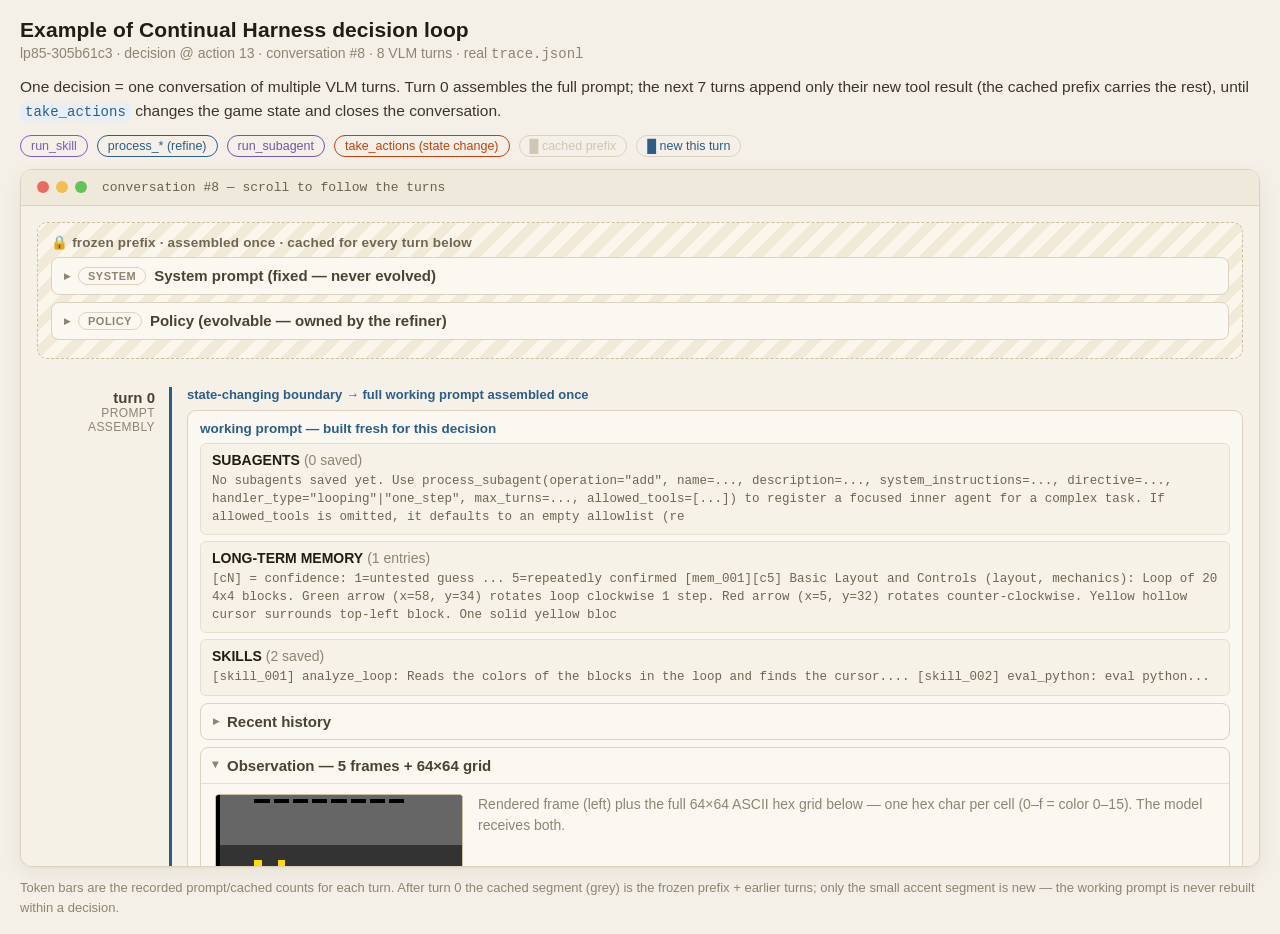
==== artifacts/prompt_loop.html @ c4027a4c "first commit" ====
<!DOCTYPE html>
<html lang="en"><head><meta charset="utf-8">
<meta name="viewport" content="width=device-width, initial-scale=1">
<title>Example of Continual Harness decision loop</title>
<style>
:root{
  --ink:#211c15; --muted:#8d8472; --line:#dcd2bf; --panel:#f6f1e6;
  --blue:#2b5d8a; --blue-bg:#e8eef6; --violet:#7c5cc4; --violet-bg:#efe9f7;
  --teal:#0f9d8f; --teal-bg:#e4f1ec; --green:#2e7d46; --green-bg:#e7efe1;
  --orange:#c2410c; --orange-bg:#f7ece0; --subv:#6f58a8;
  --cached:#cfc6b3; --fresh:#2b5d8a;
}
*{box-sizing:border-box}
body{margin:0;background:#f4f0e7;color:var(--ink);font-size:15px;
  font-family:-apple-system,BlinkMacSystemFont,"Segoe UI",Roboto,Helvetica,Arial,sans-serif;}
.wrap{max-width:none;margin:18px auto;padding:0 20px;}
.title{font-size:21px;font-weight:800;letter-spacing:.1px;}
.sub{color:var(--muted);font-size:14px;margin-top:3px;}
.takeaway{font-size:15.5px;line-height:1.55;margin:13px 0 11px;color:#3c352b;}
.takeaway code{background:var(--blue-bg);color:var(--blue);padding:1px 5px;border-radius:4px;font-size:14px;}
.legend{display:flex;flex-wrap:wrap;gap:9px;margin-bottom:12px;font-size:12.5px;}
.lg{padding:3px 10px;border-radius:20px;border:1px solid var(--line);color:var(--muted);}
.lg.k-skill{color:var(--violet);border-color:var(--violet);}
.lg.k-refine{color:var(--blue);border-color:var(--blue);}
.lg.k-subagent{color:var(--subv);border-color:var(--subv);}
.lg.k-act{color:var(--orange);border-color:var(--orange);}
.lg.cached-key{color:var(--cached);} .lg.fresh-key{color:var(--fresh);}

.panel{background:#fbf8f1;border:1px solid var(--line);border-radius:12px;overflow:hidden;
  box-shadow:0 1px 2px rgba(60,40,20,.05),0 8px 24px rgba(60,40,20,.06);}
.bar{display:flex;align-items:center;gap:7px;padding:10px 16px;background:#efe9db;
  border-bottom:1px solid var(--line);font-size:13px;color:var(--muted);}
.dot{width:12px;height:12px;border-radius:50%;}
.dot.r{background:#ec6a5e}.dot.y{background:#f4bf4f}.dot.g{background:#61c454}
.bar .file{margin-left:8px;font-family:ui-monospace,Menlo,Consolas,monospace;color:#6a6150;}
.scroll{max-height:660px;overflow-y:auto;padding:16px;background:var(--panel);scroll-behavior:smooth;}

.prefix{border:1px dashed #cdbfa3;border-radius:10px;background:repeating-linear-gradient(
  -45deg,#faf6ec,#faf6ec 10px,#f1ead9 10px,#f1ead9 20px);padding:11px 13px;margin-bottom:7px;}
.lock{font-size:13.5px;color:#6f6552;font-weight:600;margin-bottom:7px;letter-spacing:.2px;}

.fold{border:1px solid var(--line);border-radius:8px;background:#fbf8f1;margin:7px 0;}
.fold>summary{cursor:pointer;list-style:none;padding:9px 12px;font-size:15px;font-weight:600;
  color:#4a4232;display:flex;align-items:center;gap:8px;}
.fold>summary::-webkit-details-marker{display:none}
.fold>summary::before{content:"\25B8";color:var(--muted);font-size:12px;transition:transform .15s;}
.fold[open]>summary::before{transform:rotate(90deg);}
.fold-body{padding:3px 14px 13px;border-top:1px solid #e7dfce;}
.chip{font-size:11px;text-transform:uppercase;letter-spacing:.5px;color:var(--muted);
  border:1px solid var(--line);border-radius:10px;padding:2px 9px;font-weight:700;}

.mono{font-family:ui-monospace,Menlo,Consolas,monospace;font-size:13.5px;line-height:1.55;
  white-space:pre-wrap;word-break:break-word;color:#43412f;margin:9px 0 0;}
pre.mono{max-height:280px;overflow:auto;background:#f6f1e6;border:1px solid #e7dfce;
  border-radius:6px;padding:11px 13px;}
.mono.small{font-size:12.5px;line-height:1.5;}

.turn{display:grid;grid-template-columns:118px 1fr;gap:14px;margin:14px 0;padding-top:14px;
  border-top:1px solid #e7dfce;}
.turn:first-of-type{border-top:none;}
.turn-rail{text-align:right;padding-top:2px;}
.tnum{display:block;font-weight:700;font-size:15px;color:#4a4232;}
.tlabel{display:block;font-size:12px;color:var(--muted);text-transform:uppercase;letter-spacing:.4px;}
.turn-body{border-left:3px solid var(--line);padding-left:15px;}
.turn.assemble .turn-body{border-left-color:var(--blue);}
.turn.append .turn-body{border-left-color:#d8cdb8;}
.turn.act .turn-body{border-left-color:var(--orange);}

.assemble-tag{font-size:13px;color:var(--blue);font-weight:700;margin-bottom:8px;}
.append-tag{font-size:13px;color:var(--muted);font-weight:600;margin-bottom:8px;}
.append-tag.act-tag{color:var(--orange);font-weight:700;}

.working{border:1px solid var(--line);border-radius:9px;background:#fbf8f1;padding:10px 12px;margin-bottom:10px;}
.working-head{font-size:13.5px;color:var(--blue);font-weight:700;margin-bottom:7px;}
.stores{list-style:none;margin:0 0 5px;padding:0;display:grid;gap:6px;}
.stores li{font-size:14px;border:1px solid #e7dfce;border-radius:6px;padding:8px 11px;background:#f7f2e7;}
.store-count{color:var(--muted);font-weight:400;margin-left:4px;}
.store-detail{color:#6f6552;font-size:12.5px;margin-top:4px;line-height:1.45;
  font-family:ui-monospace,Menlo,Consolas,monospace;max-height:60px;overflow:hidden;}

.obs{display:flex;gap:15px;align-items:flex-start;padding-top:7px;}
canvas.grid{image-rendering:pixelated;border:1px solid #cdbfa3;border-radius:4px;
  width:248px;height:248px;background:#333;flex:none;}
.obs-note{font-size:14px;color:var(--muted);line-height:1.55;}
.grid-ascii{font-family:ui-monospace,Menlo,Consolas,monospace;font-size:10.5px;line-height:1.25;
  white-space:pre;overflow:auto;max-height:320px;margin:11px 0 0;padding:11px 13px;
  background:#1f1a13;color:#c7bca6;border:1px solid #cdbfa3;border-radius:5px;}

.meter{height:11px;border-radius:6px;overflow:hidden;display:flex;background:#e7dfce;
  border:1px solid #ddd3c0;margin:3px 0 2px;}
.seg{display:block;height:100%;}
.seg.cached{background:var(--cached);}
.seg.fresh{background:var(--fresh);}
.meter-note{font-size:12.5px;color:var(--muted);margin-bottom:9px;font-family:ui-monospace,Menlo,Consolas,monospace;}

.call,.result{font-size:15px;margin:7px 0;line-height:1.55;}
.who{font-size:11.5px;font-weight:700;text-transform:uppercase;letter-spacing:.5px;
  background:var(--blue);color:#fff;border-radius:4px;padding:2px 7px;margin-right:7px;}
.who.res{background:#9c9484;}
.arrow{color:var(--muted);margin-right:6px;}
code.tool{font-family:ui-monospace,Menlo,Consolas,monospace;font-weight:700;font-size:14.5px;}
.call-arg{font-family:ui-monospace,Menlo,Consolas,monospace;font-size:14px;color:#6a6150;}
.k-skill code.tool{color:var(--violet);} .k-skill .who{background:var(--violet);}
.k-refine code.tool{color:var(--blue);}
.k-subagent code.tool{color:var(--subv);} .k-subagent .who{background:var(--subv);}
.k-act code.tool{color:var(--orange);} .k-act .who{background:var(--orange);}
.k-read code.tool{color:#6a6150;}
.reasoning{color:#6f6552;font-style:italic;font-size:14px;margin:4px 0 0 4px;
  padding-left:11px;border-left:2px solid #e7dfce;line-height:1.5;}
code.preview{font-family:ui-monospace,Menlo,Consolas,monospace;font-size:13px;color:#6a6150;
  background:#ece4d3;border-radius:4px;padding:3px 7px;display:inline-block;line-height:1.55;
  max-width:100%;word-break:break-word;}
.foot{font-size:13px;color:var(--muted);margin-top:11px;line-height:1.55;}
</style></head>
<body><div class="wrap">
  <div class="title">Example of Continual Harness decision loop</div>
  <div class="sub">lp85-305b61c3 &middot; decision @ action 13 &middot; conversation #8 &middot; 8 VLM turns &middot; real <code style="font-family:ui-monospace,monospace">trace.jsonl</code></div>
  <p class="takeaway">One decision = one conversation of multiple VLM turns. Turn 0 assembles the full prompt; the next 7 turns append only their new tool result (the cached prefix carries the rest), until <code>take_actions</code> changes the game state and closes the conversation.</p>
  <div class="legend"><span class="lg k-skill">run_skill</span><span class="lg k-refine">process_* (refine)</span><span class="lg k-subagent">run_subagent</span><span class="lg k-act">take_actions (state change)</span><span class="lg cached-key">&#9608; cached prefix</span><span class="lg fresh-key">&#9608; new this turn</span></div>
  <div class="panel">
    <div class="bar"><span class="dot r"></span><span class="dot y"></span><span class="dot g"></span>
      <span class="file">conversation #8 — scroll to follow the turns</span></div>
    <div class="scroll">
      <div class="prefix"><div class="lock">&#128274; frozen prefix &middot; assembled once &middot; cached for every turn below</div><details class="fold"><summary><span class="chip">system</span>System prompt (fixed — never evolved)</summary><div class="fold-body"><p class="mono">You are playing lp85-305b61c3, a game never seen before with NO wiki and NO rules provided. You must learn game rules through observation and store them in memory, while playing efficiently. &hellip;</p></div></details><details class="fold"><summary><span class="chip">policy</span>Policy (evolvable — owned by the refiner)</summary><div class="fold-body"><pre class="mono"># STRATEGIC GUIDANCE

## Rule Discovery
This game has UNKNOWN rules you must discover through observation. No game you have been trained on matches this one — do NOT assume familiar mechanics (Sokoban, maze, snake, etc.). Watch how the grid changes after each action and build hypotheses from evidence, not preconceptions.

## Analysis Approach
- Compare grid states before and after each action to identify what changed
- Look for patterns: which cells move, which stay fixed, what correlates with score increases or GAME_OVER
- Identify objects (connected regions of the same color), boundaries, goals
- Note which action types produce which effects — map the full action space
- Record each finding in memory as a small fact with a calibrated confidence (1=untested guess ... 5=repeatedly confirmed); raise confidence only after re-confirmation, lower or delete when contradicted

## Play Strategy
- Start each level by observing the grid carefully before acting, and then use 1-2 exploratory actions to test hypotheses about unknown mechanics
- Understand the rules as if you are reverse engineering the game from observations
- Use tools in balance: memory for confirmed or contradicted facts, skills for reusable domain techniques, and subagents for bounded analysis when the next action is unclear
- Once rules are understood, save it to memory and execute the solution efficiently with minimal steps
- If stuck, try actions you haven&#x27;t tested yet rather than repeating failures

## Level Transitions
All levels in a game share the SAME underlying rule. When you advance to a new level, review your memory: apply confidence 4-5 rules immediately — do not re-explore what is already confirmed — and re-test confidence 1-2 hypotheses cheaply before relying on them. Adapt the known strategy to the new level&#x27;s specific layout.

---

*This block is updated over time by the evolution loop.*</pre></div></details></div>
      <section class="turn assemble"><div class="turn-rail"><span class="tnum">turn 0</span><span class="tlabel">prompt assembly</span></div><div class="turn-body"><div class="assemble-tag">state-changing boundary &rarr; full working prompt assembled once</div><div class="working"><div class="working-head">working prompt &mdash; built fresh for this decision</div><ul class="stores"><li><b>SUBAGENTS</b><span class="store-count">(0 saved)</span><div class="store-detail">No subagents saved yet. Use process_subagent(operation=&quot;add&quot;, name=..., description=..., system_instructions=..., directive=..., handler_type=&quot;looping&quot;|&quot;one_step&quot;, max_turns=..., allowed_tools=[...]) to register a focused inner agent for a complex task. If allowed_tools is omitted, it defaults to an empty allowlist (re</div></li><li><b>LONG-TERM MEMORY</b><span class="store-count">(1 entries)</span><div class="store-detail">[cN] = confidence: 1=untested guess ... 5=repeatedly confirmed [mem_001][c5] Basic Layout and Controls (layout, mechanics): Loop of 20 4x4 blocks. Green arrow (x=58, y=34) rotates loop clockwise 1 step. Red arrow (x=5, y=32) rotates counter-clockwise. Yellow hollow cursor surrounds top-left block. One solid yellow bloc</div></li><li><b>SKILLS</b><span class="store-count">(2 saved)</span><div class="store-detail">[skill_001] analyze_loop: Reads the colors of the blocks in the loop and finds the cursor.... [skill_002] eval_python: eval python...</div></li></ul><details class="fold"><summary>Recent history</summary><div class="fold-body"><pre class="mono small">══ Level 1 — started at step 1 ══
[take_actions] step 1  ACTION6(x=58, y=34) → 293 cells changed: color f→2 (×48): r25-46 c12-51; color 2→1 (×32): r19-40 c12-21; color 9→a (×32): r19-46 c30-33; color a→f (×32): r25-46 c12-39; color 1→a (×16): r19-22 c12-15; color a→2 (×16): r19-22 c24-27; +8 more
[take_actions] step 2  ACTION6(x=5, y=32) → 293 cells changed: color 2→f (×48): r25-46 c12-51; color 1→2 (×32): r19-40 c12-21; color a→9 (×32): r19-46 c30-33; color f→a (×32): r25-46 c12-39; color a→1 (×16): r19-22 c12-15; color 2→a (×16): r19-22 c24-27; +8 more
[take_actions] steps 3-5  ACTION6(x=44, y=21) ×3 → no change
[take_actions] step 6  ACTION6(x=13, y=20) → no change
[take_actions] step 7  ACTION6(x=12, y=1) → no change
[take_actions] step 8  ACTION6(x=43, y=20) → no change
[take_actions] step 9  ACTION6(x=5, y=32) → 293 cells changed: color 2→f (×48): r19-46 c12-51; color 1→2 (×32): r19-46 c12-15; color a→9 (×32): r19-46 c24-39; color f→a (×32): r31-46 c12-45; color 2→a (×16): r19-22 c18-21; color 9→f (×16): r19-22 c30-33; +8 more
[take_actions] step 10  ACTION6(x=5, y=32) → 293 cells changed: color 2→f (×48): r19-46 c12-51; color a→9 (×32): r19-46 c18-45; color 1→2 (×32): r25-46 &hellip;</pre></div></details><details class="fold" open><summary>Observation — 5 frames + 64×64 grid</summary><div class="fold-body"><div class="obs"><canvas class="grid" width="256" height="256" data-rows='["5333333333333333333333333333333333333333333333333333333333333333", "5333333333555535555355553555535555355553555535555333333333333333", "5333333333333333333333333333333333333333333333333333333333333333", "5333333333333333333333333333333333333333333333333333333333333333", "5333333333333333333333333333333333333333333333333333333333333333", "5333333333333333333333333333333333333333333333333333333333333333", "5333333333333333333333333333333333333333333333333333333333333333", "5333333333333333333333333333333333333333333333333333333333333333", "5333333333333333333333333333333333333333333333333333333333333333", "5333333333333333333333333333333333333333333333333333333333333333", "5333333333333333333333333333333333333333333333333333333333333333", "5333333333333333333333333333333333333333333333333333333333333333", "5333333333333333333333333333333333333333333333333333333333333333", "5444444444444444444444444444444444444444444444444444444444444444", "5444444444444444444444444444444444444444444444444444444444444444", "5444444444444444444444444444444444444444444444444444444444444444", "5444444444444444444444444444444444444444444444444444444444444444", "5444444444bb4444bb4444444444444444444444444444444444444444444444", "5444444444bb4444bb4444444444444444444444444444444444444444444444", "544444444444ffff44bbbb44222244ffff44999944aaaa442222444444444444", "544444444444ffff44bbbb44222244ffff44999944aaaa442222444444444444", "544444444444ffff44bbbb44222244ffff44999944aaaa442222444444444444", "544444444444ffff44bbbb44222244ffff44999944aaaa442222444444444444", "5444444444bb4444bb4444444444444444444444444444444444444444444444", "5444444444bb4444bb4444444444444444444444444444444444444444444444", "544444444444999944444444444444444444444444444444ffff444444444444", "544444444444999944444444444444444444444444444444ffff444444444444", "544444444444999944444444444444444444444444444444ffff444444444444", "544444444444999944444444444444444444444444444444ffff444444444444", "54448888444444444444444444444444444444444444444444444444eeee4444", "e4448888444444444444444444444444444444444444444444444444eeee4444", "e48888884444aaaa44444444444444444444444444444444aaaa4444eeeeee44", "e48888884444aaaa44444444444444444444444444444444aaaa4444eeeeee44", "e48888884444aaaa44444444444444444444444444444444aaaa4444eeeeee44", "e48888884444aaaa44444444444444444444444444444444aaaa4444eeeeee44", "e4448888444444444444444444444444444444444444444444444444eeee4444", "e4448888444444444444444444444444444444444444444444444444eeee4444", "e444444444442222444444444444444444444444444444449999444444444444", "e444444444442222444444444444444444444444444444449999444444444444", "e444444444442222444444444444444444444444444444449999444444444444", "e444444444442222444444444444444444444444444444449999444444444444", "e444444444444444444444444444444444444444444444444444444444444444", "e444444444444444444444444444444444444444444444444444444444444444", "e44444444444111144aaaa44ffff442222441111441111449999444444444444", "e44444444444111144aaaa44ffff442222441111441111449999444444444444", "e44444444444111144aaaa44ffff442222441111441111449999444444444444", "e44444444444111144aaaa44ffff442222441111441111449999444444444444", "e444444444444444444444444444444444444444444444444444444444444444", "e444444444444444444444444444444444444444444444444444444444444444", "e444444444444444444444444444444444444444444444444444444444444444", "e444444444444444444444444444444444444444444444444444444444444444", "e333333333333333333333333333333333333333333333333333333333333333", "e333333333333333333333333333333333333333333333333333333333333333", "e333333333333333333333333333333333333333333333333333333333333333", "e333333333333333333333333333333333333333333333333333333333333333", "e333333333333333333333333333333333333333333333333333333333333333", "e333333333333333333333333333333333333333333333333333333333333333", "e333333333333333333333333333333333333333333333333333333333333333", "e333333333333333333333333333333333333333333333333333333333333333", "e333333333333333333333333333333333333333333333333333333333333333", "e333333333333333333333333333333333333333333333333333333333333333", "e333333333333333333333333333333333333333333333333333333333333333", "e333333333333333333333333333333333333333333333333333333333333333", "e333333333333333333333333333333333333333333333333333333333333333"]' data-pal='["#ffffff", "#cccccc", "#999999", "#666666", "#333333", "#000000", "#e53aa3", "#ff7bcc", "#f93c31", "#1e93ff", "#88d8f1", "#ffdc00", "#ff851b", "#921231", "#4fcc30", "#a356d6"]'></canvas><div class="obs-note">Rendered frame (left) plus the full 64×64 ASCII hex grid below — one hex char per cell (0–f = color 0–15). The model receives both.</div></div><pre class="grid-ascii">5333333333333333333333333333333333333333333333333333333333333333
5333333333555535555355553555535555355553555535555333333333333333
5333333333333333333333333333333333333333333333333333333333333333
5333333333333333333333333333333333333333333333333333333333333333
5333333333333333333333333333333333333333333333333333333333333333
5333333333333333333333333333333333333333333333333333333333333333
5333333333333333333333333333333333333333333333333333333333333333
5333333333333333333333333333333333333333333333333333333333333333
5333333333333333333333333333333333333333333333333333333333333333
5333333333333333333333333333333333333333333333333333333333333333
5333333333333333333333333333333333333333333333333333333333333333
5333333333333333333333333333333333333333333333333333333333333333
5333333333333333333333333333333333333333333333333333333333333333
5444444444444444444444444444444444444444444444444444444444444444
5444444444444444444444444444444444444444444444444444444444444444
5444444444444444444444444444444444444444444444444444444444444444
5444444444444444444444444444444444444444444444444444444444444444
5444444444bb4444bb4444444444444444444444444444444444444444444444
5444444444bb4444bb4444444444444444444444444444444444444444444444
544444444444ffff44bbbb44222244ffff44999944aaaa442222444444444444
544444444444ffff44bbbb44222244ffff44999944aaaa442222444444444444
544444444444ffff44bbbb44222244ffff44999944aaaa442222444444444444
544444444444ffff44bbbb44222244ffff44999944aaaa442222444444444444
5444444444bb4444bb4444444444444444444444444444444444444444444444
5444444444bb4444bb4444444444444444444444444444444444444444444444
544444444444999944444444444444444444444444444444ffff444444444444
544444444444999944444444444444444444444444444444ffff444444444444
544444444444999944444444444444444444444444444444ffff444444444444
544444444444999944444444444444444444444444444444ffff444444444444
54448888444444444444444444444444444444444444444444444444eeee4444
e4448888444444444444444444444444444444444444444444444444eeee4444
e48888884444aaaa44444444444444444444444444444444aaaa4444eeeeee44
e48888884444aaaa44444444444444444444444444444444aaaa4444eeeeee44
e48888884444aaaa44444444444444444444444444444444aaaa4444eeeeee44
e48888884444aaaa44444444444444444444444444444444aaaa4444eeeeee44
e4448888444444444444444444444444444444444444444444444444eeee4444
e4448888444444444444444444444444444444444444444444444444eeee4444
e444444444442222444444444444444444444444444444449999444444444444
e444444444442222444444444444444444444444444444449999444444444444
e444444444442222444444444444444444444444444444449999444444444444
e444444444442222444444444444444444444444444444449999444444444444
e444444444444444444444444444444444444444444444444444444444444444
e444444444444444444444444444444444444444444444444444444444444444
e44444444444111144aaaa44ffff442222441111441111449999444444444444
e44444444444111144aaaa44ffff442222441111441111449999444444444444
e44444444444111144aaaa44ffff442222441111441111449999444444444444
e44444444444111144aaaa44ffff442222441111441111449999444444444444
e444444444444444444444444444444444444444444444444444444444444444
e444444444444444444444444444444444444444444444444444444444444444
e444444444444444444444444444444444444444444444444444444444444444
e444444444444444444444444444444444444444444444444444444444444444
e333333333333333333333333333333333333333333333333333333333333333
e333333333333333333333333333333333333333333333333333333333333333
e333333333333333333333333333333333333333333333333333333333333333
e333333333333333333333333333333333333333333333333333333333333333
e333333333333333333333333333333333333333333333333333333333333333
e333333333333333333333333333333333333333333333333333333333333333
e333333333333333333333333333333333333333333333333333333333333333
e333333333333333333333333333333333333333333333333333333333333333
e333333333333333333333333333333333333333333333333333333333333333
e333333333333333333333333333333333333333333333333333333333333333
e333333333333333333333333333333333333333333333333333333333333333
e333333333333333333333333333333333333333333333333333333333333333
e333333333333333333333333333333333333333333333333333333333333333</pre></div></details><details class="fold"><summary>Turn instructions</summary><div class="fold-body"><pre class="mono small">This is a running conversation about the frame above. The frame stays fixed until you act. You have at most 24 non-action turns to decide the next action(s). Balance analysis with action: reason only as much as needed to predict the next useful move, then use take_actions or run action emitting skills. Do not repeat tools whose output is already in this conversation or recap; save conclusions to memory instead. Progress includes advancing the game and disproving a hypothesis; each action gives a fresh observation.</pre></div></details></div><div class="meter" style="width:76.2%"><span class="seg cached" style="width:0.0%"></span><span class="seg fresh" style="width:100.0%"></span></div><div class="meter-note">first turn · full prompt built · 33,809 tok</div><div class="call k-skill"><span class="who">VLM</span><span class="arrow">&rarr;</span><code class="tool">run_skill</code> <span class="call-arg">eval_python</span><div class="reasoning">"I need to accurately read the colors of the blocks in the loop and the colors of the dashes at the top to understand the goal."</div></div><div class="result"><span class="who res">result</span><span class="arrow">&crarr;</span><code class="preview">{&quot;row&quot;: &quot;e444444444444444444444444444444444444444444444444444444444444444&quot;, &quot;out&quot;: &quot;0:e 1:4 2:4 3:4 4:4 5:4 6:4 7:4 8:4 9:4 10:4 11:4 12:4 13:4 14:4 15:4 16:4 17:4 18:4 19:4 20:4 21:4 22:4 23:4 24:4 25:4 26:4 27:4 28:4 29:4 30:4 31:4 32:4 3 ...</code></div></div></section><section class="turn append"><div class="turn-rail"><span class="tnum">turn 1</span><span class="tlabel">appended</span></div><div class="turn-body"><div class="append-tag">&#10549; tool result appended &mdash; working prompt unchanged</div><div class="meter" style="width:79.9%"><span class="seg cached" style="width:92.0%"></span><span class="seg fresh" style="width:8.0%"></span></div><div class="meter-note">32,632 cached · +2,827 new</div><div class="call k-refine"><span class="who">VLM</span><span class="arrow">&rarr;</span><code class="tool">process_skill</code> <span class="call-arg">edit: eval_python</span><div class="reasoning">"I need eval_python to execute the code passed in args."</div></div><div class="result"><span class="who res">result</span><span class="arrow">&crarr;</span><code class="preview">{&quot;success&quot;: true, &quot;operation&quot;: &quot;edit&quot;, &quot;id&quot;: &quot;skill_002&quot;, &quot;updated_at&quot;: &quot;2026-06-17T12:14:46&quot;}</code></div></div></section><section class="turn append"><div class="turn-rail"><span class="tnum">turn 2</span><span class="tlabel">appended</span></div><div class="turn-body"><div class="append-tag">&#10549; tool result appended &mdash; working prompt unchanged</div><div class="meter" style="width:81.2%"><span class="seg cached" style="width:90.6%"></span><span class="seg fresh" style="width:9.4%"></span></div><div class="meter-note">32,625 cached · +3,368 new</div><div class="call k-skill"><span class="who">VLM</span><span class="arrow">&rarr;</span><code class="tool">run_skill</code> <span class="call-arg">analyze_loop</span><div class="reasoning">"I have an analyze_loop skill already! Let&#x27;s see what it outputs."</div></div><div class="result"><span class="who res">result</span><span class="arrow">&crarr;</span><code class="preview">{&quot;loop_sequence&quot;: &quot;fb2f9a2fa99112fa12a9&quot;, &quot;coords&quot;: [[13, 20], [19, 20], [25, 20], [31, 20], [37, 20], [43, 20], [49, 20], [49, 26], [49, 32], [49, 38], [49, 44], [43, 44], [37, 44], [31, 44], [25, 44], [19, 44], [13, 44], [13, 38], [13, 32 ...</code></div></div></section><section class="turn append"><div class="turn-rail"><span class="tnum">turn 3</span><span class="tlabel">appended</span></div><div class="turn-body"><div class="append-tag">&#10549; tool result appended &mdash; working prompt unchanged</div><div class="meter" style="width:83.6%"><span class="seg cached" style="width:87.9%"></span><span class="seg fresh" style="width:12.1%"></span></div><div class="meter-note">32,620 cached · +4,480 new</div><div class="call k-skill"><span class="who">VLM</span><span class="arrow">&rarr;</span><code class="tool">run_skill</code> <span class="call-arg">eval_python</span><div class="reasoning">"Let&#x27;s see if there is any target pattern or hidden object I missed."</div></div><div class="result"><span class="who res">result</span><span class="arrow">&crarr;</span><code class="preview">failed: sandbox policy: name &#x27;exec&#x27; is not allowed</code></div></div></section><section class="turn append"><div class="turn-rail"><span class="tnum">turn 4</span><span class="tlabel">appended</span></div><div class="turn-body"><div class="append-tag">&#10549; tool result appended &mdash; working prompt unchanged</div><div class="meter" style="width:93.7%"><span class="seg cached" style="width:88.4%"></span><span class="seg fresh" style="width:11.6%"></span></div><div class="meter-note">36,706 cached · +4,832 new</div><div class="call k-refine"><span class="who">VLM</span><span class="arrow">&rarr;</span><code class="tool">process_skill</code> <span class="call-arg">add: analyze_all_colors</span><div class="reasoning">"To see all colors and where they are located."</div></div><div class="result"><span class="who res">result</span><span class="arrow">&crarr;</span><code class="preview">{&quot;success&quot;: true, &quot;operation&quot;: &quot;add&quot;, &quot;id&quot;: &quot;skill_003&quot;, &quot;tags&quot;: [], &quot;upserted&quot;: false, &quot;message&quot;: &quot;added new skill &#x27;analyze_all_colors&#x27;&quot;}</code></div></div></section><section class="turn append"><div class="turn-rail"><span class="tnum">turn 5</span><span class="tlabel">appended</span></div><div class="turn-body"><div class="append-tag">&#10549; tool result appended &mdash; working prompt unchanged</div><div class="meter" style="width:95.4%"><span class="seg cached" style="width:96.4%"></span><span class="seg fresh" style="width:3.6%"></span></div><div class="meter-note">40,779 cached · +1,534 new</div><div class="call k-skill"><span class="who">VLM</span><span class="arrow">&rarr;</span><code class="tool">run_skill</code> <span class="call-arg">analyze_all_colors</span><div class="reasoning">"Find all colors and their bounding boxes to detect if there is any target pattern to copy."</div></div><div class="result"><span class="who res">result</span><span class="arrow">&crarr;</span><code class="preview">{&quot;5&quot;: {&quot;count&quot;: 62, &quot;min_x&quot;: 0, &quot;max_x&quot;: 48, &quot;min_y&quot;: 0, &quot;max_y&quot;: 29}, &quot;3&quot;: {&quot;count&quot;: 1606, &quot;min_x&quot;: 1, &quot;max_x&quot;: 63, &quot;min_y&quot;: 0, &quot;max_y&quot;: 63}, &quot;4&quot;: {&quot;count&quot;: 1978, &quot;min_x&quot;: 1, &quot;max_x&quot;: 63, &quot;min_y&quot;: 13, &quot;max_y&quot;: 50}, &quot;b&quot;: {&quot;count&quot;: 32, &quot;min_ ...</code></div></div></section><section class="turn append"><div class="turn-rail"><span class="tnum">turn 6</span><span class="tlabel">appended</span></div><div class="turn-body"><div class="append-tag">&#10549; tool result appended &mdash; working prompt unchanged</div><div class="meter" style="width:98.0%"><span class="seg cached" style="width:93.8%"></span><span class="seg fresh" style="width:6.2%"></span></div><div class="meter-note">40,774 cached · +2,675 new</div><div class="call k-act"><span class="who">VLM</span><span class="arrow">&rarr;</span><code class="tool">take_actions</code> <span class="call-arg">ACTION5</span><div class="reasoning">"I will press Enter/Space (ACTION5) to see if it selects the block currently inside the cursor and puts its color into the top dashes."</div></div><div class="result"><span class="who res">result</span><span class="arrow">&crarr;</span><code class="preview">failed:</code></div></div></section><section class="turn act"><div class="turn-rail"><span class="tnum">turn 7</span><span class="tlabel">take_actions</span></div><div class="turn-body"><div class="append-tag act-tag">&#10022; state changes &rarr; conversation closes &rarr; next decision re-assembles the prompt</div><div class="meter" style="width:100.0%"><span class="seg cached" style="width:91.9%"></span><span class="seg fresh" style="width:8.1%"></span></div><div class="meter-note">40,769 cached · +3,584 new</div><div class="call k-act"><span class="who">VLM</span><span class="arrow">&rarr;</span><code class="tool">take_actions</code> <span class="call-arg">ACTION6(x=19,y=20)</span><div class="reasoning">"Only ACTION6 is available. Let&#x27;s try clicking the solid yellow block to see if it does something (e.g. extracts it)."</div></div></div></section>
    </div>
  </div>
  <div class="foot">Token bars are the recorded prompt/cached counts for each turn. After turn 0 the
  cached segment (grey) is the frozen prefix + earlier turns; only the small accent segment is new —
  the working prompt is never rebuilt within a decision.</div>
</div>
<script>
document.querySelectorAll('canvas.grid').forEach(function(cv){
  var rows = JSON.parse(cv.dataset.rows);
  var pal = JSON.parse(cv.dataset.pal);
  var n = rows.length || 1;
  var ctx = cv.getContext('2d');
  var cell = cv.width / n;
  for (var y = 0; y < rows.length; y++){
    var row = rows[y];
    for (var x = 0; x < row.length; x++){
      ctx.fillStyle = pal[parseInt(row[x], 16)] || '#000';
      ctx.fillRect(Math.floor(x*cell), Math.floor(y*cell), Math.ceil(cell), Math.ceil(cell));
    }
  }
});
</script>
</body></html>
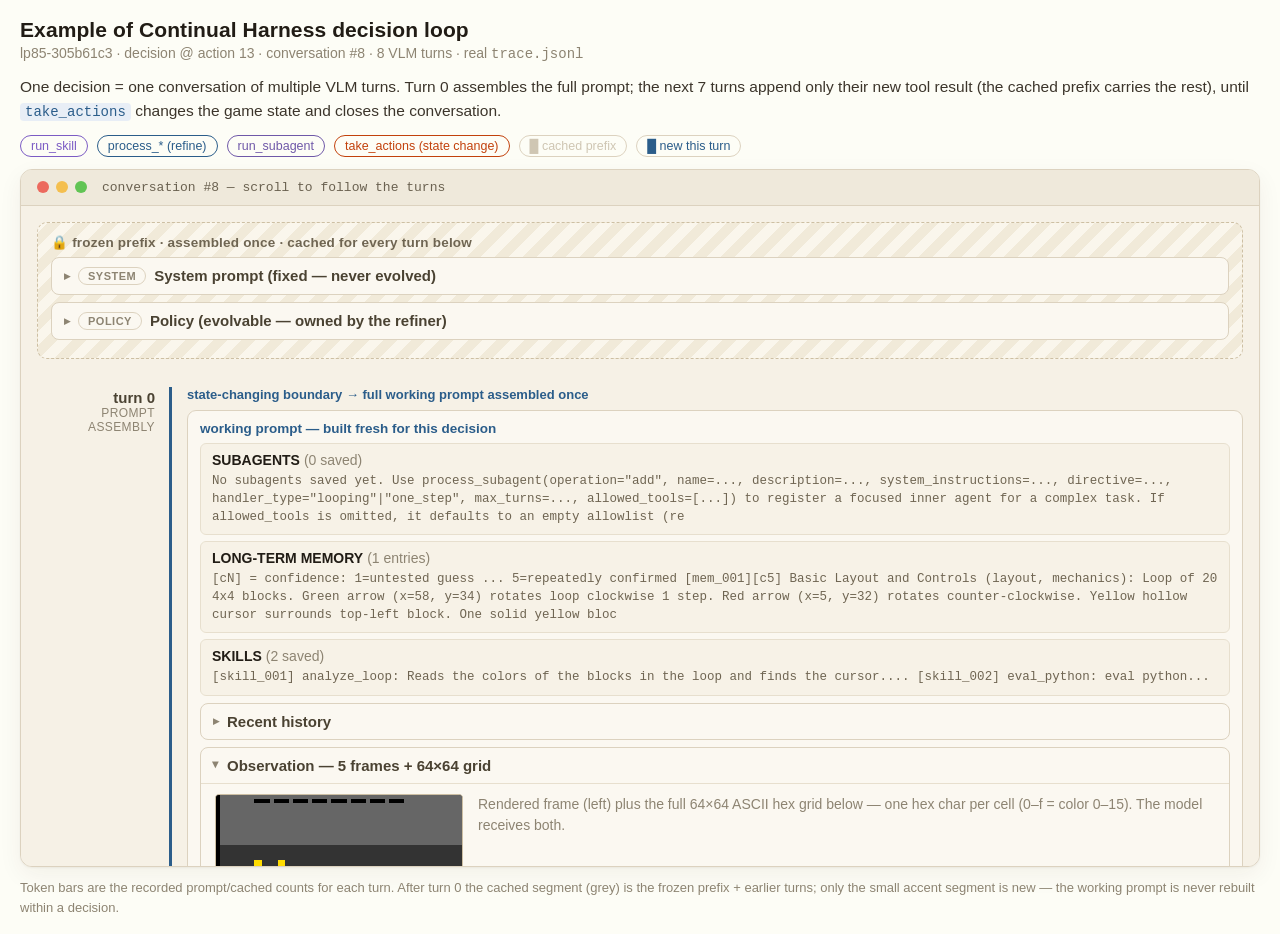
==== commit 673ba0a9: "revised hook; make style changes to the webpage" ====
--- a/artifacts/prompt_loop.html
+++ b/artifacts/prompt_loop.html
@@ -11,7 +11,7 @@
   --cached:#cfc6b3; --fresh:#2b5d8a;
 }
 *{box-sizing:border-box}
-body{margin:0;background:#f4f0e7;color:var(--ink);font-size:15px;
+body{margin:0;background:#fdfdf6;color:var(--ink);font-size:15px;
   font-family:-apple-system,BlinkMacSystemFont,"Segoe UI",Roboto,Helvetica,Arial,sans-serif;}
 .wrap{max-width:none;margin:18px auto;padding:0 20px;}
 .title{font-size:21px;font-weight:800;letter-spacing:.1px;}
@@ -108,7 +108,7 @@
 .reasoning{color:#6f6552;font-style:italic;font-size:14px;margin:4px 0 0 4px;
   padding-left:11px;border-left:2px solid #e7dfce;line-height:1.5;}
 code.preview{font-family:ui-monospace,Menlo,Consolas,monospace;font-size:13px;color:#6a6150;
-  background:#ece4d3;border-radius:4px;padding:3px 7px;display:inline-block;line-height:1.55;
+  background:#f5f1e2;border-radius:4px;padding:3px 7px;display:inline-block;line-height:1.55;
   max-width:100%;word-break:break-word;}
 .foot{font-size:13px;color:var(--muted);margin-top:11px;line-height:1.55;}
 </style></head>
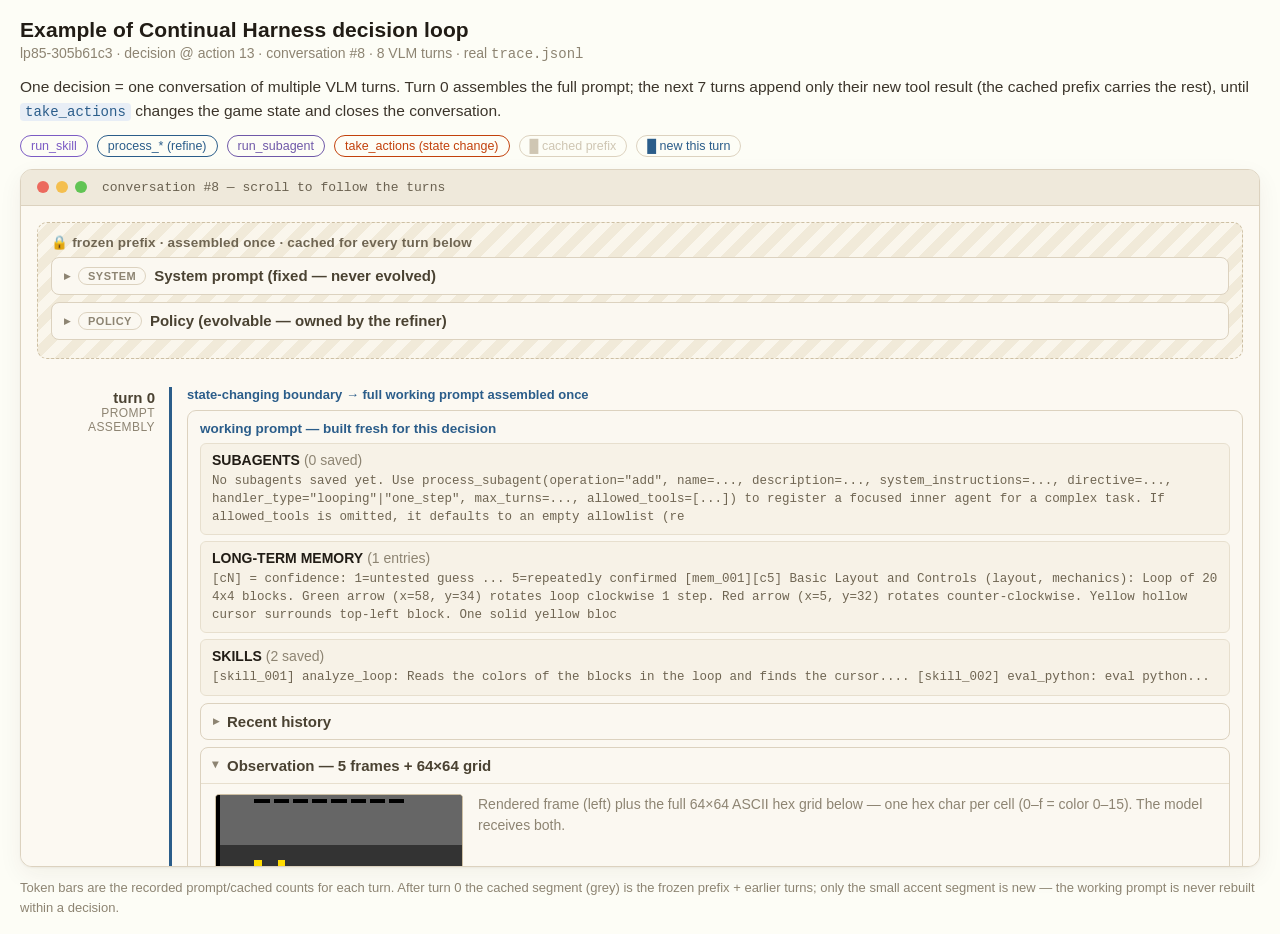
==== commit cc5f6f8c: "change color for conversation loop artifact" ====
--- a/artifacts/prompt_loop.html
+++ b/artifacts/prompt_loop.html
@@ -4,7 +4,7 @@
 <title>Example of Continual Harness decision loop</title>
 <style>
 :root{
-  --ink:#211c15; --muted:#8d8472; --line:#dcd2bf; --panel:#f6f1e6;
+  --ink:#211c15; --muted:#8d8472; --line:#dcd2bf; --panel:#fcf9f2;
   --blue:#2b5d8a; --blue-bg:#e8eef6; --violet:#7c5cc4; --violet-bg:#efe9f7;
   --teal:#0f9d8f; --teal-bg:#e4f1ec; --green:#2e7d46; --green-bg:#e7efe1;
   --orange:#c2410c; --orange-bg:#f7ece0; --subv:#6f58a8;
